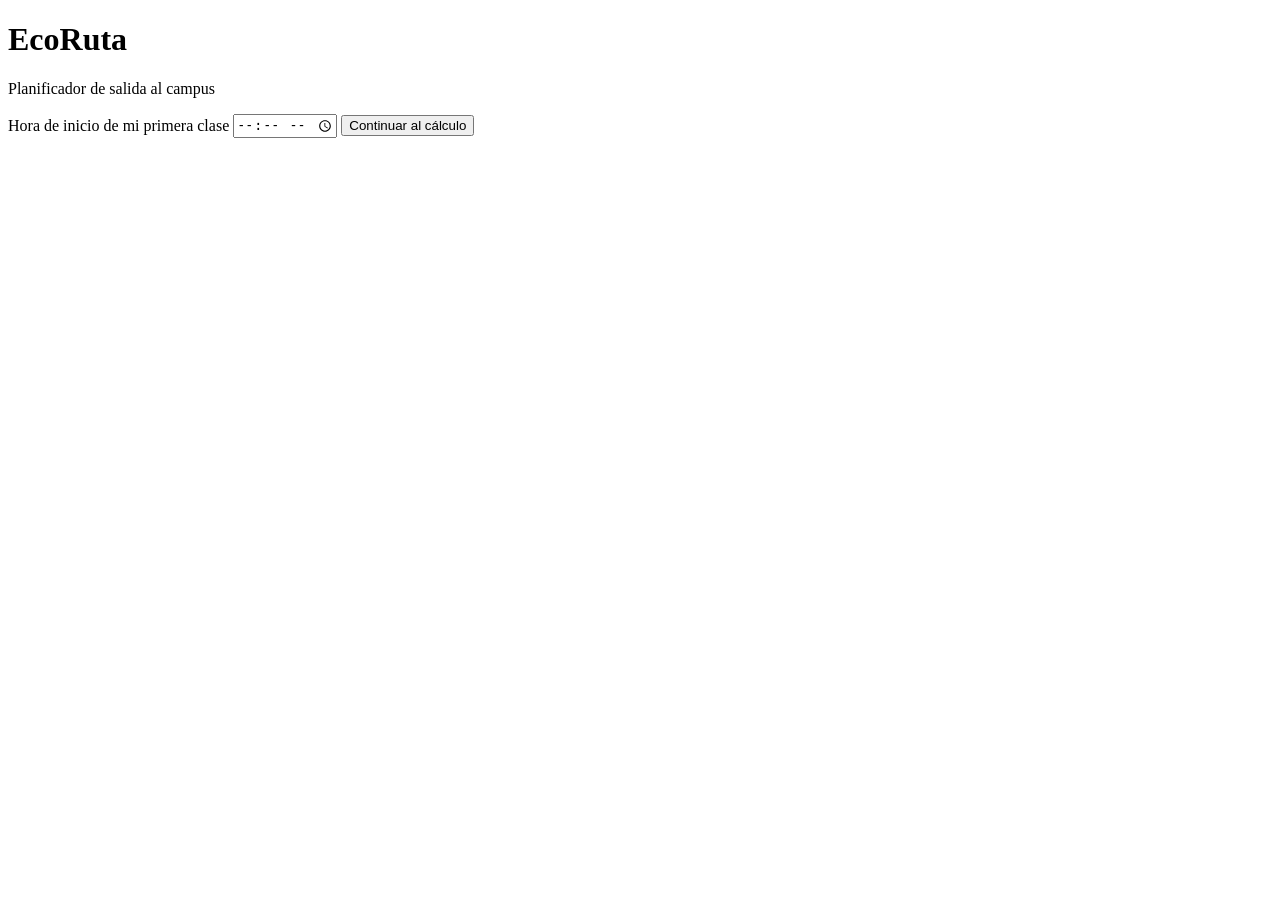
==== index.html @ 02fed96c "H-01: permitir ingresar la hora de inicio de clase" ====
<!doctype html>
<html lang="es">
<head>
  <meta charset="utf-8">
  <meta name="viewport" content="width=device-width, initial-scale=1">
  <title>EcoRuta · Planificador de salida</title>
</head>
<body>
  <main>
    <h1>EcoRuta</h1>
    <p>Planificador de salida al campus</p>

    <form id="plan" novalidate>
      <label for="hora-clase">Hora de inicio de mi primera clase</label>
      <input id="hora-clase" type="time" required aria-describedby="error">
      <button type="submit">Continuar al cálculo</button>
      <p id="error" role="alert"></p>
      <output id="resumen" for="hora-clase"></output>
    </form>
  </main>

  <script>
    const plan = document.querySelector("#plan");
    const horaClase = document.querySelector("#hora-clase");
    const error = document.querySelector("#error");
    const resumen = document.querySelector("#resumen");

    horaClase.addEventListener("input", () => {
      error.textContent = "";
      horaClase.removeAttribute("aria-invalid");
      const hora = horaClase.value;
      resumen.textContent = hora ? "Hora de inicio de clase: " + hora : "";
    });

    plan.addEventListener("submit", (event) => {
      event.preventDefault();

      if (!horaClase.value) {
        error.textContent = "Ingresa la hora de inicio de tu primera clase.";
        horaClase.setAttribute("aria-invalid", "true");
        horaClase.focus();
        return;
      }

      resumen.textContent = "Hora de inicio de clase confirmada: " + horaClase.value;
    });
  </script>
</body>
</html>
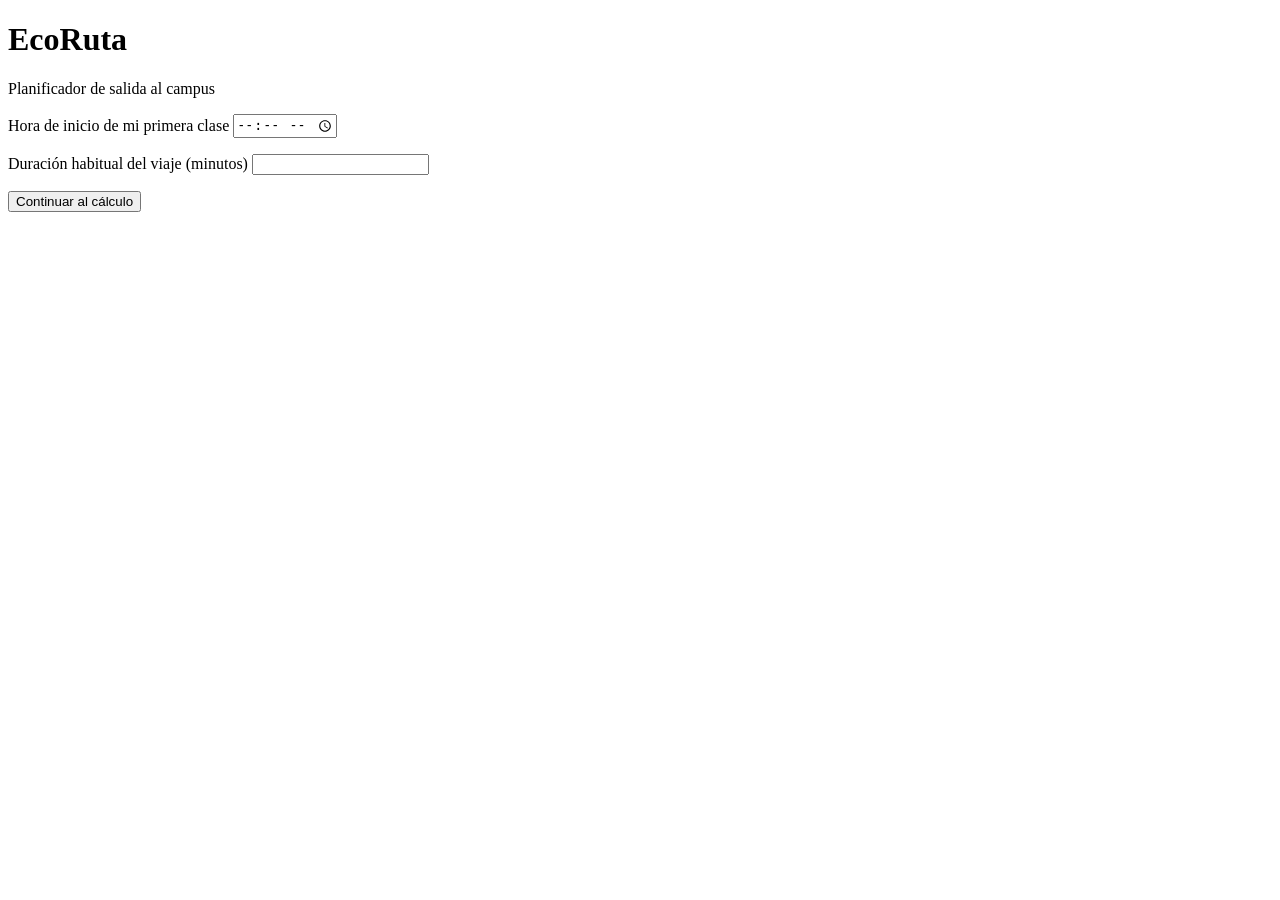
==== commit 532f0dc3: "H-02: permitir ingresar la duracion del traslado" ====
--- a/index.html
+++ b/index.html
@@ -11,38 +11,69 @@
     <p>Planificador de salida al campus</p>
 
     <form id="plan" novalidate>
-      <label for="hora-clase">Hora de inicio de mi primera clase</label>
-      <input id="hora-clase" type="time" required aria-describedby="error">
+      <p>
+        <label for="hora-clase">Hora de inicio de mi primera clase</label>
+        <input id="hora-clase" type="time" required aria-describedby="error-hora">
+      </p>
+      <p id="error-hora" role="alert"></p>
+      <p><output id="resumen-hora" for="hora-clase"></output></p>
+
+      <p>
+        <label for="duracion">Duración habitual del viaje (minutos)</label>
+        <input id="duracion" type="number" min="1" step="1" required
+               aria-describedby="error-duracion">
+      </p>
+      <p id="error-duracion" role="alert"></p>
+      <p><output id="resumen-duracion" for="duracion"></output></p>
+
       <button type="submit">Continuar al cálculo</button>
-      <p id="error" role="alert"></p>
-      <output id="resumen" for="hora-clase"></output>
     </form>
   </main>
 
   <script>
     const plan = document.querySelector("#plan");
     const horaClase = document.querySelector("#hora-clase");
-    const error = document.querySelector("#error");
-    const resumen = document.querySelector("#resumen");
+    const duracion = document.querySelector("#duracion");
+    const errorHora = document.querySelector("#error-hora");
+    const errorDuracion = document.querySelector("#error-duracion");
+    const resumenHora = document.querySelector("#resumen-hora");
+    const resumenDuracion = document.querySelector("#resumen-duracion");
 
     horaClase.addEventListener("input", () => {
-      error.textContent = "";
+      errorHora.textContent = "";
       horaClase.removeAttribute("aria-invalid");
-      const hora = horaClase.value;
-      resumen.textContent = hora ? "Hora de inicio de clase: " + hora : "";
+      resumenHora.textContent = horaClase.value
+        ? `Hora de inicio de clase: ${horaClase.value}`
+        : "";
+    });
+
+    duracion.addEventListener("input", () => {
+      errorDuracion.textContent = "";
+      duracion.removeAttribute("aria-invalid");
+      resumenDuracion.textContent = duracion.validity.valid
+        ? `Duración habitual: ${duracion.value} minutos`
+        : "";
     });
 
     plan.addEventListener("submit", (event) => {
       event.preventDefault();
 
       if (!horaClase.value) {
-        error.textContent = "Ingresa la hora de inicio de tu primera clase.";
+        errorHora.textContent = "Ingresa la hora de inicio de tu primera clase.";
         horaClase.setAttribute("aria-invalid", "true");
         horaClase.focus();
         return;
       }
 
-      resumen.textContent = "Hora de inicio de clase confirmada: " + horaClase.value;
+      if (!duracion.validity.valid) {
+        errorDuracion.textContent = "Ingresa una duración mayor que cero en minutos enteros.";
+        duracion.setAttribute("aria-invalid", "true");
+        duracion.focus();
+        return;
+      }
+
+      resumenHora.textContent = `Hora de inicio de clase confirmada: ${horaClase.value}`;
+      resumenDuracion.textContent = `Duración habitual: ${duracion.value} minutos`;
     });
   </script>
 </body>
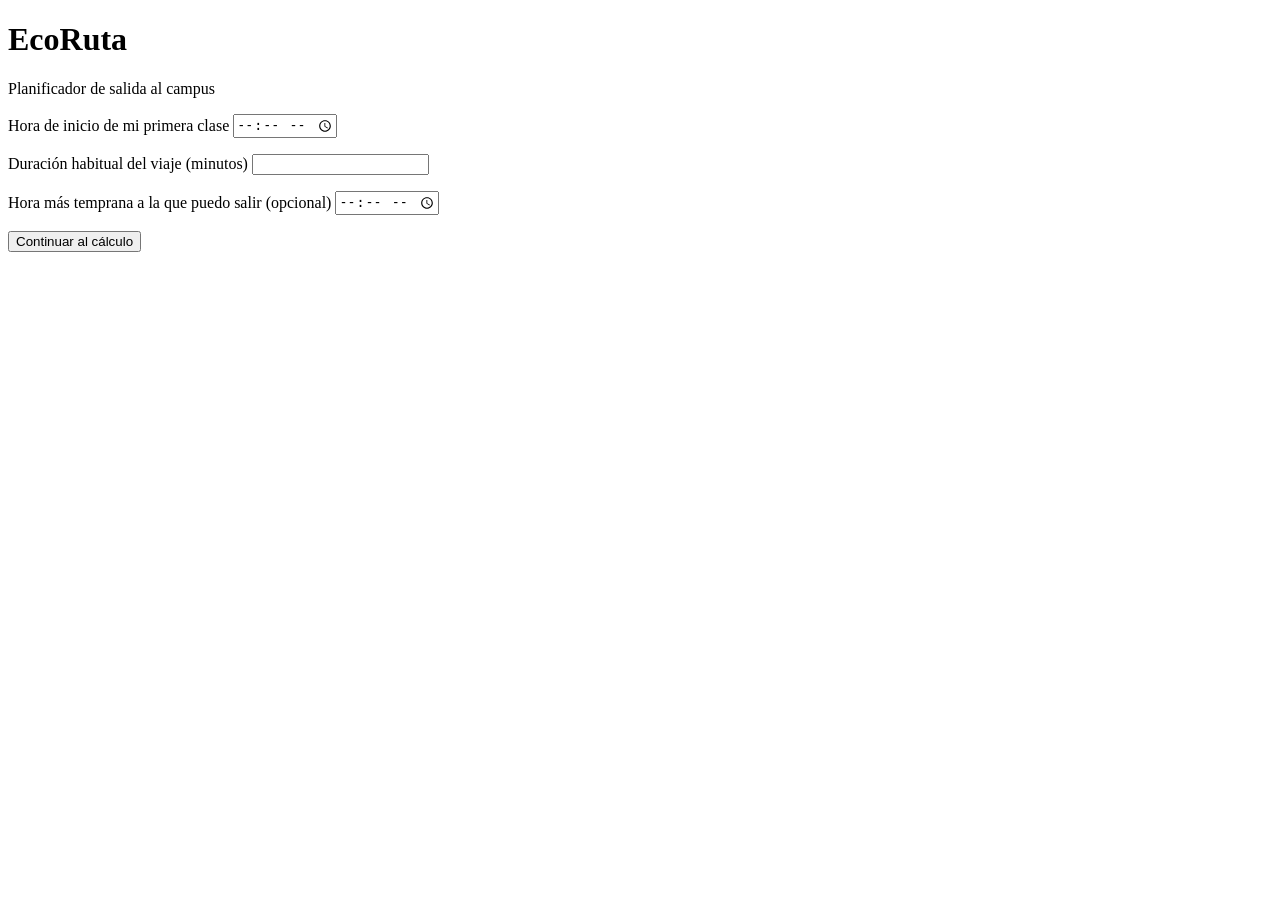
==== commit 3326e25a: "H-03: permitir indicar la hora mas temprana de salida" ====
--- a/index.html
+++ b/index.html
@@ -26,6 +26,12 @@
       <p id="error-duracion" role="alert"></p>
       <p><output id="resumen-duracion" for="duracion"></output></p>
 
+      <p>
+        <label for="hora-disponible">Hora más temprana a la que puedo salir (opcional)</label>
+        <input id="hora-disponible" type="time">
+      </p>
+      <p><output id="resumen-disponibilidad" for="hora-disponible"></output></p>
+
       <button type="submit">Continuar al cálculo</button>
     </form>
   </main>
@@ -34,10 +40,12 @@
     const plan = document.querySelector("#plan");
     const horaClase = document.querySelector("#hora-clase");
     const duracion = document.querySelector("#duracion");
+    const horaDisponible = document.querySelector("#hora-disponible");
     const errorHora = document.querySelector("#error-hora");
     const errorDuracion = document.querySelector("#error-duracion");
     const resumenHora = document.querySelector("#resumen-hora");
     const resumenDuracion = document.querySelector("#resumen-duracion");
+    const resumenDisponibilidad = document.querySelector("#resumen-disponibilidad");
 
     horaClase.addEventListener("input", () => {
       errorHora.textContent = "";
@@ -52,6 +60,12 @@
       duracion.removeAttribute("aria-invalid");
       resumenDuracion.textContent = duracion.validity.valid
         ? `Duración habitual: ${duracion.value} minutos`
+        : "";
+    });
+
+    horaDisponible.addEventListener("input", () => {
+      resumenDisponibilidad.textContent = horaDisponible.value
+        ? `Hora más temprana de salida: ${horaDisponible.value}`
         : "";
     });
 
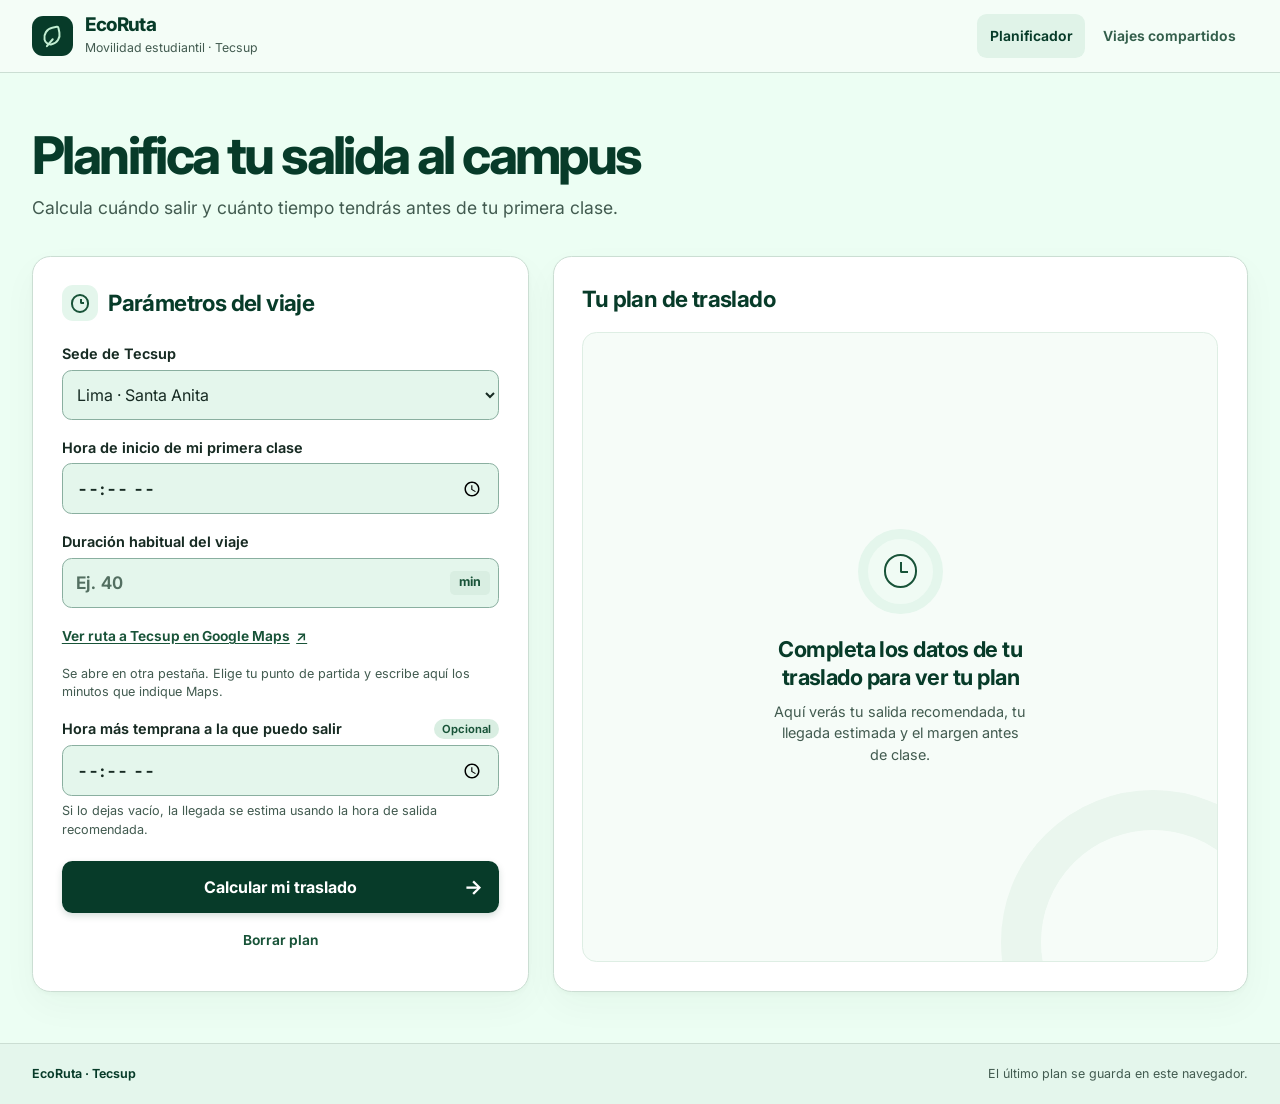
==== commit ee0db2e6: "Agregar rediseño y viajes compartidos por distrito" ====
--- a/index.html
+++ b/index.html
@@ -1,94 +1,1035 @@
 <!doctype html>
-<html lang="es">
+<html lang="es-PE">
 <head>
   <meta charset="utf-8">
   <meta name="viewport" content="width=device-width, initial-scale=1">
+  <meta name="theme-color" content="#ecfef3">
+  <meta name="description" content="Planifica tu salida al campus de Tecsup y consulta cuánto margen tendrás antes de clase.">
   <title>EcoRuta · Planificador de salida</title>
+  <link rel="preconnect" href="https://fonts.googleapis.com">
+  <link rel="preconnect" href="https://fonts.gstatic.com" crossorigin>
+  <link rel="stylesheet" href="https://fonts.googleapis.com/css2?family=Inter:wght@400..800&amp;display=swap">
+  <link rel="stylesheet" href="viajes.css">
+  <style>
+    :root {
+      color-scheme: light;
+      --canvas: #ecfef3;
+      --surface: #fff;
+      --mint: #e4f6ec;
+      --mint-strong: #d9eee2;
+      --forest: #073b29;
+      --forest-light: #185338;
+      --teal: #006a61;
+      --text: #172b23;
+      --muted: #425b50;
+      --line: #cbded3;
+      --field-line: #8aafa0;
+      --error: #a32926;
+      --radius: 1.15rem;
+      --shadow: 0 2px 4px #073b2908, 0 14px 36px #073b2909;
+      font-family: Inter, system-ui, -apple-system, "Segoe UI", sans-serif;
+      color: var(--text);
+      background: var(--canvas);
+      line-height: 1.5;
+    }
+
+    *, *::before, *::after { box-sizing: border-box; }
+    [hidden] { display: none !important; }
+
+    body {
+      min-height: 100vh;
+      display: flex;
+      flex-direction: column;
+      margin: 0;
+    }
+
+    h1, h2, h3, p, dl, dd { margin: 0; }
+    button, input { font: inherit; }
+    button { cursor: pointer; }
+    :focus-visible { outline: 2px solid var(--teal); outline-offset: 3px; }
+
+    .wrap {
+      width: calc(100% - 4rem);
+      max-width: 76rem;
+      margin-inline: auto;
+    }
+
+    .site-header {
+      border-bottom: 1px solid var(--line);
+      background: #f4fdf7;
+    }
+
+    .brand {
+      min-height: 4.5rem;
+      display: flex;
+      align-items: center;
+      gap: .75rem;
+      color: var(--forest);
+    }
+
+    .brand strong {
+      display: block;
+      font-size: 1.18rem;
+      font-weight: 750;
+      line-height: 1.2;
+      letter-spacing: -.035em;
+    }
+
+    .brand-caption {
+      display: block;
+      margin-top: .125rem;
+      color: var(--muted);
+      font-size: .77rem;
+    }
+
+    .brand-mark, .title-icon {
+      display: grid;
+      flex: none;
+      place-items: center;
+      border-radius: .7rem;
+    }
+
+    .brand-mark {
+      width: 2.55rem;
+      height: 2.55rem;
+      background: var(--forest);
+      color: #c2eed2;
+    }
+
+    .brand-mark > span {
+      position: relative;
+      width: 1.15rem;
+      height: 1.15rem;
+      border: 2px solid currentColor;
+      border-radius: 70% 15% 70% 45%;
+      transform: rotate(-12deg);
+    }
+
+    .brand-mark > span::after {
+      content: "";
+      position: absolute;
+      inset: auto auto .05rem -.14rem;
+      width: .7rem;
+      height: 2px;
+      border-radius: 2px;
+      background: currentColor;
+      transform: rotate(-38deg);
+    }
+
+    .main {
+      flex: 1;
+      padding-block: clamp(2rem, 4.3vw, 3.75rem) clamp(2rem, 4vw, 3.5rem);
+    }
+
+    .intro { margin-bottom: clamp(1.4rem, 2.8vw, 2.15rem); }
+
+    h1 {
+      max-width: 23ch;
+      color: var(--forest);
+      font-size: clamp(2rem, 4.1vw, 3.25rem);
+      font-weight: 750;
+      letter-spacing: -.05em;
+      line-height: 1.07;
+      text-wrap: balance;
+    }
+
+    .intro > p {
+      max-width: 42rem;
+      margin-top: .7rem;
+      color: var(--muted);
+      font-size: clamp(.96rem, 1.6vw, 1.1rem);
+    }
+
+    .planner {
+      display: grid;
+      grid-template-columns: minmax(0, 5fr) minmax(0, 7fr);
+      gap: 1.5rem;
+    }
+
+    .panel {
+      min-width: 0;
+      padding: clamp(1.15rem, 2.5vw, 1.8rem);
+      border: 1px solid var(--line);
+      border-radius: var(--radius);
+      background: var(--surface);
+      box-shadow: var(--shadow);
+    }
+
+    .panel h2 {
+      color: var(--forest);
+      font-size: clamp(1.13rem, 1.9vw, 1.4rem);
+      font-weight: 700;
+      letter-spacing: -.027em;
+      line-height: 1.25;
+    }
+
+    .form-panel h2 {
+      display: flex;
+      align-items: center;
+      gap: .65rem;
+      margin-bottom: 1.4rem;
+    }
+
+    .title-icon {
+      width: 2.25rem;
+      height: 2.25rem;
+      background: var(--mint);
+      color: var(--forest-light);
+    }
+
+    .clock-icon {
+      position: relative;
+      display: block;
+      width: 1.15rem;
+      height: 1.15rem;
+      border: 2px solid currentColor;
+      border-radius: 50%;
+    }
+
+    .clock-icon::after {
+      content: "";
+      position: absolute;
+      top: 20%;
+      left: 50%;
+      width: 27%;
+      height: 35%;
+      border-left: 2px solid currentColor;
+      border-bottom: 2px solid currentColor;
+      border-radius: 0 0 0 2px;
+    }
+
+    form { display: grid; gap: 1.1rem; }
+    .field { display: grid; gap: .4rem; min-width: 0; }
+
+    label {
+      color: var(--text);
+      font-size: .9rem;
+      font-weight: 650;
+      line-height: 1.35;
+    }
+
+    .label-row {
+      display: flex;
+      align-items: center;
+      justify-content: space-between;
+      gap: .5rem;
+    }
+
+    .optional {
+      flex: none;
+      padding: .1rem .5rem;
+      border-radius: 2rem;
+      color: var(--forest-light);
+      background: var(--mint-strong);
+      font-size: .7rem;
+      font-weight: 650;
+    }
+
+    .field input {
+      display: block;
+      width: 100%;
+      min-width: 0;
+      min-height: 3.15rem;
+      padding: .65rem .85rem;
+      border: 1px solid var(--field-line);
+      border-radius: .6rem;
+      background: var(--mint);
+      color: var(--text);
+      font-size: 1.08rem;
+      font-weight: 650;
+      font-variant-numeric: tabular-nums;
+    }
+
+    .field input::placeholder { color: #536f61; opacity: 1; }
+    .field input:focus { background: #f6fffa; }
+
+    .field input[aria-invalid="true"] {
+      border-color: var(--error);
+      background: #fff4f3;
+    }
+
+    .number-field { position: relative; }
+    .number-field input { appearance: textfield; padding-inline-end: 3.65rem; }
+    .number-field input::-webkit-inner-spin-button,
+    .number-field input::-webkit-outer-spin-button { appearance: none; margin: 0; }
+
+    .unit {
+      position: absolute;
+      inset-inline-end: .55rem;
+      top: 50%;
+      padding: .17rem .55rem;
+      border-radius: .3rem;
+      background: var(--mint-strong);
+      color: var(--forest-light);
+      font-size: .78rem;
+      font-weight: 700;
+      transform: translateY(-50%);
+      pointer-events: none;
+    }
+
+    .field-help, .field-error, .save-status {
+      font-size: .79rem;
+      line-height: 1.45;
+    }
+
+    .field-help { color: var(--muted); }
+    .field-error { color: var(--error); font-weight: 600; }
+    .field-error:empty, .save-status:empty, .day-note:empty { display: none; }
+
+    .route-link {
+      display: inline-flex;
+      align-items: center;
+      justify-self: start;
+      gap: .4rem;
+      min-height: 2.75rem;
+      color: var(--forest-light);
+      font-size: .86rem;
+      font-weight: 650;
+      text-underline-offset: .18em;
+    }
+
+    .route-link:hover { color: var(--teal); }
+
+    .form-actions {
+      display: grid;
+      justify-items: stretch;
+      gap: .35rem;
+      margin-top: .25rem;
+    }
+
+    .calculate {
+      position: relative;
+      min-height: 3.25rem;
+      padding: .75rem 2.75rem;
+      border: 0;
+      border-radius: .65rem;
+      background: var(--forest);
+      box-shadow: 0 3px 7px #073b292b;
+      color: #fff;
+      font-weight: 700;
+      text-align: center;
+    }
+
+    .calculate:hover { background: var(--forest-light); }
+    .calculate:active { box-shadow: none; }
+
+    .button-arrow {
+      position: absolute;
+      top: 50%;
+      inset-inline-end: 1rem;
+      transform: translateY(-50%);
+      font-size: 1.25rem;
+      line-height: 1;
+    }
+
+    .clear {
+      justify-self: center;
+      min-height: 2.75rem;
+      padding-inline: 1rem;
+      border: 0;
+      border-radius: .45rem;
+      background: transparent;
+      color: var(--forest-light);
+      font-size: .86rem;
+      font-weight: 650;
+    }
+
+    .clear:hover { background: var(--mint); }
+
+    .save-status {
+      justify-self: center;
+      margin-top: -.6rem;
+      color: var(--teal);
+      font-weight: 650;
+      text-align: center;
+    }
+
+    .save-status[data-tipo="error"] { color: var(--error); }
+
+    .results-panel {
+      display: flex;
+      flex-direction: column;
+      gap: 1.15rem;
+    }
+
+    .results-panel h2 { scroll-margin-block-start: 1rem; }
+
+    .empty-state {
+      position: relative;
+      isolation: isolate;
+      flex: 1;
+      display: grid;
+      align-content: center;
+      justify-items: center;
+      min-height: 18rem;
+      overflow: hidden;
+      padding: 2rem 1.25rem;
+      border: 1px solid #deeee4;
+      border-radius: .9rem;
+      background: #f6fcf8;
+      text-align: center;
+    }
+
+    .empty-state::after {
+      content: "";
+      position: absolute;
+      z-index: -1;
+      inset: auto -5.5rem -8.3rem auto;
+      width: 19rem;
+      height: 19rem;
+      border: 2.5rem solid #eaf6ee;
+      border-radius: 50%;
+      pointer-events: none;
+    }
+
+    .clock-orbit {
+      display: grid;
+      place-items: center;
+      width: 5.3rem;
+      height: 5.3rem;
+      margin-bottom: 1.35rem;
+      border: .65rem solid var(--mint);
+      border-radius: 50%;
+      color: var(--forest-light);
+      background: #f0fbf4;
+    }
+
+    .clock-orbit .clock-icon { width: 2.1rem; height: 2.1rem; border-width: 2.5px; }
+
+    .empty-state h3 {
+      max-width: 26ch;
+      color: var(--forest);
+      font-size: clamp(1.1rem, 2vw, 1.36rem);
+      letter-spacing: -.025em;
+      line-height: 1.3;
+      text-wrap: balance;
+    }
+
+    .empty-state > p {
+      max-width: 33ch;
+      margin-top: .55rem;
+      color: var(--muted);
+      font-size: .9rem;
+      text-wrap: pretty;
+    }
+
+    .result-content { display: grid; gap: 1rem; }
+
+    .departure {
+      display: flex;
+      justify-content: space-between;
+      align-items: center;
+      gap: .75rem;
+      padding: clamp(1rem, 2.4vw, 1.45rem);
+      border-radius: .9rem;
+      background: var(--mint);
+      color: var(--forest);
+    }
+
+    .departure h3, .trip h3 {
+      font-size: .78rem;
+      font-weight: 750;
+      letter-spacing: .055em;
+      text-transform: uppercase;
+    }
+
+    .departure h3 { color: var(--teal); }
+
+    .departure-time, .arrival-time, .trip dd {
+      font-weight: 750;
+      font-variant-numeric: tabular-nums;
+      letter-spacing: -.05em;
+      line-height: 1.05;
+    }
+
+    .departure-time { margin-top: .28rem; font-size: clamp(2.65rem, 6vw, 4rem); }
+    .arrival-time { font-size: clamp(1.75rem, 4vw, 2.55rem); color: var(--forest); }
+
+    .buffer {
+      flex: none;
+      display: grid;
+      place-content: center;
+      width: 5.1rem;
+      aspect-ratio: 1;
+      border: .28rem solid var(--teal);
+      border-left-color: #badbd0;
+      border-radius: 50%;
+      text-align: center;
+      line-height: 1.2;
+    }
+
+    .buffer strong { font-size: .99rem; font-variant-numeric: tabular-nums; }
+    .buffer span { margin-top: .15rem; color: var(--muted); font-size: .62rem; }
+
+    .day-note {
+      color: var(--muted);
+      font-size: .76rem;
+      font-weight: 600;
+      margin-top: .25rem;
+    }
+
+    .arrival {
+      display: flex;
+      align-items: center;
+      justify-content: space-between;
+      gap: .75rem;
+      padding: .9rem 1.1rem;
+      border: 1px solid #e0ede6;
+      border-radius: .75rem;
+      background: #f6fbf8;
+    }
+
+    .arrival h3 { color: var(--forest); font-size: .95rem; font-weight: 700; }
+    .arrival #supuesto-llegada { margin-top: .12rem; color: var(--muted); font-size: .78rem; }
+    .arrival-value { text-align: end; flex: 0 1 auto; min-width: 0; }
+    .arrival-value .day-note { max-width: 14ch; }
+
+    .notice {
+      --notice-surface: #fff6dc;
+      --notice-border: #efd297;
+      --notice-text: #753e0b;
+      --notice-icon: #f9e6b3;
+      display: flex;
+      align-items: flex-start;
+      gap: .75rem;
+      padding: .9rem 1rem;
+      border: 1px solid var(--notice-border);
+      border-radius: .75rem;
+      background: var(--notice-surface);
+      color: var(--notice-text);
+    }
+
+    .notice[data-estado="suficiente"] {
+      --notice-surface: #eefbf3;
+      --notice-border: #b9e2ca;
+      --notice-text: #155638;
+      --notice-icon: #d8f2e3;
+    }
+
+    .notice[data-estado="inicio"] {
+      --notice-surface: #edf6fc;
+      --notice-border: #c2daee;
+      --notice-text: #244c72;
+      --notice-icon: #dbeaf7;
+    }
+
+    .notice[data-estado="tarde"] {
+      --notice-surface: #fff0ef;
+      --notice-border: #f2c4c1;
+      --notice-text: #862622;
+      --notice-icon: #f9d9d5;
+    }
+
+    .notice-icon {
+      display: grid;
+      flex: none;
+      place-items: center;
+      width: 1.85rem;
+      height: 1.85rem;
+      border-radius: .45rem;
+      background: var(--notice-icon);
+      font-size: .95rem;
+      font-weight: 750;
+      line-height: 1;
+    }
+
+    .notice h3 { font-size: .94rem; font-weight: 750; }
+    .notice p { margin-top: .15rem; font-size: .81rem; line-height: 1.42; }
+
+    .trip h3 { color: var(--muted); margin-bottom: .45rem; }
+
+    .trip dl {
+      display: grid;
+      grid-template-columns: repeat(3, minmax(0, 1fr));
+      gap: .45rem;
+    }
+
+    .trip dl > div {
+      min-width: 0;
+      display: grid;
+      gap: .3rem;
+      align-content: start;
+      padding: .65rem .7rem;
+      border-radius: .56rem;
+      background: var(--mint);
+      color: var(--forest);
+    }
+
+    .trip dl > div:last-child { background: var(--forest); color: #fff; }
+    .trip dt { font-size: .72rem; line-height: 1.3; }
+
+    .trip dd {
+      font-size: clamp(.94rem, 2vw, 1.18rem);
+      letter-spacing: -.03em;
+      line-height: 1.22;
+      overflow-wrap: anywhere;
+    }
+
+    .site-footer {
+      background: var(--mint);
+      border-top: 1px solid var(--line);
+      color: var(--muted);
+      font-size: .78rem;
+    }
+
+    .footer-content {
+      min-height: 3.75rem;
+      display: flex;
+      flex-wrap: wrap;
+      align-items: center;
+      justify-content: space-between;
+      gap: .35rem 1.5rem;
+      padding-block: .9rem;
+    }
+
+    .footer-content > :first-child { color: var(--forest); font-weight: 650; }
+
+    .sr-only {
+      position: absolute;
+      width: 1px;
+      height: 1px;
+      padding: 0;
+      overflow: hidden;
+      clip-path: inset(50%);
+      white-space: nowrap;
+    }
+
+    @media (max-width: 49rem) {
+      .wrap { width: calc(100% - 2rem); max-width: 35rem; }
+      .brand { min-height: 4rem; }
+      .planner { grid-template-columns: minmax(0, 1fr); gap: 1rem; }
+      .empty-state { min-height: 14rem; }
+      .intro > p { max-width: 35ch; }
+    }
+
+    @media (max-width: 24rem) {
+      .wrap { width: calc(100% - 1.5rem); }
+      .panel { padding: .95rem; }
+      .label-row { align-items: start; }
+      .buffer { width: 4.1rem; }
+      .buffer strong { font-size: .85rem; }
+      .trip dl > div { padding: .55rem .45rem; }
+      .arrival { padding-inline: .75rem; }
+    }
+  </style>
 </head>
 <body>
-  <main>
-    <h1>EcoRuta</h1>
-    <p>Planificador de salida al campus</p>
-
-    <form id="plan" novalidate>
-      <p>
-        <label for="hora-clase">Hora de inicio de mi primera clase</label>
-        <input id="hora-clase" type="time" required aria-describedby="error-hora">
-      </p>
-      <p id="error-hora" role="alert"></p>
-      <p><output id="resumen-hora" for="hora-clase"></output></p>
-
-      <p>
-        <label for="duracion">Duración habitual del viaje (minutos)</label>
-        <input id="duracion" type="number" min="1" step="1" required
-               aria-describedby="error-duracion">
-      </p>
-      <p id="error-duracion" role="alert"></p>
-      <p><output id="resumen-duracion" for="duracion"></output></p>
-
-      <p>
-        <label for="hora-disponible">Hora más temprana a la que puedo salir (opcional)</label>
-        <input id="hora-disponible" type="time">
-      </p>
-      <p><output id="resumen-disponibilidad" for="hora-disponible"></output></p>
-
-      <button type="submit">Continuar al cálculo</button>
-    </form>
+  <header class="site-header">
+    <div class="wrap site-header-inner">
+      <div class="brand">
+        <span class="brand-mark" aria-hidden="true"><span></span></span>
+        <div>
+          <strong>EcoRuta</strong>
+          <span class="brand-caption">Movilidad estudiantil · Tecsup</span>
+        </div>
+      </div>
+      <nav class="app-nav" aria-label="EcoRuta">
+        <a href="./" aria-current="page">Planificador</a>
+        <a href="viajes.html" id="ir-a-viajes">Viajes compartidos</a>
+      </nav>
+    </div>
+  </header>
+
+  <main class="wrap main">
+    <div class="intro">
+      <h1>Planifica tu salida al campus</h1>
+      <p>Calcula cuándo salir y cuánto tiempo tendrás antes de tu primera clase.</p>
+    </div>
+
+    <div class="planner">
+      <section class="panel form-panel" aria-labelledby="titulo-formulario">
+        <h2 id="titulo-formulario">
+          <span class="title-icon" aria-hidden="true"><span class="clock-icon"></span></span>
+          Parámetros del viaje
+        </h2>
+
+        <form id="plan" novalidate>
+          <div class="field">
+            <label for="campus-plan">Sede de Tecsup</label>
+            <select id="campus-plan" class="ride-select">
+              <option value="lima">Lima · Santa Anita</option>
+              <option value="arequipa">Arequipa</option>
+              <option value="trujillo">Trujillo</option>
+            </select>
+          </div>
+
+          <div class="field">
+            <label for="hora-clase">Hora de inicio de mi primera clase</label>
+            <input id="hora-clase" type="time" required aria-describedby="error-hora">
+            <p class="field-error" id="error-hora" role="alert"></p>
+          </div>
+
+          <div class="field">
+            <label for="duracion">Duración habitual del viaje</label>
+            <div class="number-field">
+              <input id="duracion" type="number" min="1" step="1" inputmode="numeric"
+                     required placeholder="Ej. 40" aria-describedby="unidad-duracion error-duracion">
+              <span class="unit" id="unidad-duracion" aria-label="minutos">min</span>
+            </div>
+            <p class="field-error" id="error-duracion" role="alert"></p>
+            <a class="route-link" id="ruta-plan"
+               href="https://www.google.com/maps/dir/?api=1&amp;destination=Tecsup%2C+Av.+Cascanueces+2221%2C+Santa+Anita%2C+Lima"
+               target="_blank" rel="noopener noreferrer" aria-describedby="ayuda-ruta">
+              Ver ruta a Tecsup en Google Maps <span aria-hidden="true">↗</span>
+            </a>
+            <p class="field-help" id="ayuda-ruta">Se abre en otra pestaña. Elige tu punto de partida y escribe aquí los minutos que indique Maps.</p>
+          </div>
+
+          <div class="field">
+            <div class="label-row">
+              <label for="hora-disponible">Hora más temprana a la que puedo salir</label>
+              <span class="optional">Opcional</span>
+            </div>
+            <input id="hora-disponible" type="time" aria-describedby="ayuda-disponibilidad error-disponibilidad">
+            <p class="field-error" id="error-disponibilidad" role="alert"></p>
+            <p class="field-help" id="ayuda-disponibilidad">Si lo dejas vacío, la llegada se estima usando la hora de salida recomendada.</p>
+          </div>
+
+          <div class="form-actions">
+            <button class="calculate" type="submit">
+              <span>Calcular mi traslado</span>
+              <span class="button-arrow" aria-hidden="true">→</span>
+            </button>
+            <button class="clear" id="borrar-plan" type="button">Borrar plan</button>
+          </div>
+          <p class="save-status" id="estado-guardado"></p>
+        </form>
+      </section>
+
+      <section class="panel results-panel" aria-labelledby="titulo-resultados">
+        <h2 id="titulo-resultados" tabindex="-1">Tu plan de traslado</h2>
+
+        <div class="empty-state" id="estado-inicial">
+          <div class="clock-orbit" aria-hidden="true"><span class="clock-icon"></span></div>
+          <h3 id="titulo-estado-inicial">Completa los datos de tu traslado para ver tu plan</h3>
+          <p id="detalle-estado-inicial">Aquí verás tu salida recomendada, tu llegada estimada y el margen antes de clase.</p>
+        </div>
+
+        <div class="result-content" id="plan-calculado" hidden>
+          <div class="departure">
+            <div>
+              <h3>Hora recomendada de salida</h3>
+              <p class="departure-time" id="recomendacion-salida"></p>
+              <p class="day-note" id="dia-salida"></p>
+            </div>
+            <div class="buffer" aria-label="10 minutos de margen para imprevistos">
+              <strong>10 min</strong>
+              <span>de margen</span>
+            </div>
+          </div>
+
+          <div class="arrival">
+            <div>
+              <h3>Llegada estimada al campus</h3>
+              <p id="supuesto-llegada"></p>
+            </div>
+            <div class="arrival-value">
+              <p class="arrival-time" id="llegada-estimada"></p>
+              <p class="day-note" id="dia-llegada"></p>
+            </div>
+          </div>
+
+          <div class="notice" id="aviso">
+            <span class="notice-icon" id="icono-aviso" aria-hidden="true"></span>
+            <div>
+              <h3 id="margen-llegada"></h3>
+              <p id="detalle-margen"></p>
+            </div>
+          </div>
+
+          <div class="trip">
+            <h3>Resumen del traslado</h3>
+            <dl>
+              <div><dt>Salida prevista</dt><dd id="salida-prevista"></dd></div>
+              <div><dt>Duración</dt><dd id="duracion-prevista"></dd></div>
+              <div><dt>Inicio de clase</dt><dd id="inicio-previsto"></dd></div>
+            </dl>
+          </div>
+        </div>
+        <p class="sr-only" id="anuncio" role="status"></p>
+      </section>
+    </div>
   </main>
 
+  <footer class="site-footer">
+    <div class="wrap footer-content">
+      <p>EcoRuta · Tecsup</p>
+      <p>El último plan se guarda en este navegador.</p>
+    </div>
+  </footer>
+
+  <script src="sedes.js"></script>
   <script>
     const plan = document.querySelector("#plan");
     const horaClase = document.querySelector("#hora-clase");
     const duracion = document.querySelector("#duracion");
     const horaDisponible = document.querySelector("#hora-disponible");
-    const errorHora = document.querySelector("#error-hora");
-    const errorDuracion = document.querySelector("#error-duracion");
-    const resumenHora = document.querySelector("#resumen-hora");
-    const resumenDuracion = document.querySelector("#resumen-duracion");
-    const resumenDisponibilidad = document.querySelector("#resumen-disponibilidad");
-
-    horaClase.addEventListener("input", () => {
-      errorHora.textContent = "";
-      horaClase.removeAttribute("aria-invalid");
-      resumenHora.textContent = horaClase.value
-        ? `Hora de inicio de clase: ${horaClase.value}`
-        : "";
-    });
-
-    duracion.addEventListener("input", () => {
-      errorDuracion.textContent = "";
-      duracion.removeAttribute("aria-invalid");
-      resumenDuracion.textContent = duracion.validity.valid
-        ? `Duración habitual: ${duracion.value} minutos`
-        : "";
-    });
-
-    horaDisponible.addEventListener("input", () => {
-      resumenDisponibilidad.textContent = horaDisponible.value
-        ? `Hora más temprana de salida: ${horaDisponible.value}`
-        : "";
+    const sedePlan = document.querySelector("#campus-plan");
+    const rutaPlan = document.querySelector("#ruta-plan");
+    const estadoInicial = document.querySelector("#estado-inicial");
+    const tituloEstadoInicial = document.querySelector("#titulo-estado-inicial");
+    const detalleEstadoInicial = document.querySelector("#detalle-estado-inicial");
+    const resultado = document.querySelector("#plan-calculado");
+    const aviso = document.querySelector("#aviso");
+    const estadoGuardado = document.querySelector("#estado-guardado");
+    const anuncio = document.querySelector("#anuncio");
+    const clavePlan = "ecoruta:ultimo-plan";
+    const margenSalida = 10;
+    const minutosPorDia = 24 * 60;
+
+    const campos = [
+      {
+        input: horaClase,
+        error: document.querySelector("#error-hora"),
+        mensaje: "Ingresa la hora de inicio de tu primera clase.",
+        valido: () => horaClase.validity.valid,
+      },
+      {
+        input: duracion,
+        error: document.querySelector("#error-duracion"),
+        mensaje: "Ingresa una duración mayor que cero en minutos enteros.",
+        valido: () => duracion.validity.valid &&
+          Number.isSafeInteger(duracion.valueAsNumber + minutosPorDia),
+      },
+      {
+        input: horaDisponible,
+        error: document.querySelector("#error-disponibilidad"),
+        mensaje: "Completa la hora de salida o deja el campo vacío.",
+        valido: () => horaDisponible.validity.valid,
+      },
+    ];
+
+    function horaEnMinutos(hora) {
+      const [horas, minutos] = hora.split(":").map(Number);
+      return horas * 60 + minutos;
+    }
+
+    function formatearHora(minutosTotales) {
+      const minutosDelDia = ((minutosTotales % minutosPorDia) + minutosPorDia) % minutosPorDia;
+      const horas = Math.floor(minutosDelDia / 60);
+      const minutos = minutosDelDia % 60;
+      return [horas, minutos].map(parte => String(parte).padStart(2, "0")).join(":");
+    }
+
+    function notaDia(minutosTotales) {
+      const dia = Math.floor(minutosTotales / minutosPorDia);
+
+      if (dia === -1) return "Día anterior";
+      if (dia < -1) return `${-dia} días antes`;
+      if (dia === 1) return "Día siguiente";
+      if (dia > 1) return `${dia} días después`;
+      return "";
+    }
+
+    function mensajeMargen(margen) {
+      const minutos = Math.abs(margen);
+      const cantidad = `${minutos} ${minutos === 1 ? "minuto" : "minutos"}`;
+
+      if (margen >= margenSalida) {
+        return {
+          estado: "suficiente",
+          icono: "✓",
+          titulo: `Margen suficiente de ${cantidad}`,
+          detalle: "Tu llegada estimada deja tiempo para imprevistos.",
+        };
+      }
+
+      if (margen > 0) {
+        return {
+          estado: "reducido",
+          icono: "!",
+          titulo: `Margen reducido de ${cantidad}`,
+          detalle: "Tienes menos de 10 minutos para imprevistos antes de clase.",
+        };
+      }
+
+      if (margen === 0) {
+        return {
+          estado: "inicio",
+          icono: "◷",
+          titulo: "Llegada justo al inicio",
+          detalle: "Tienes 0 minutos de margen. Cualquier demora te haría llegar tarde.",
+        };
+      }
+
+      return {
+        estado: "tarde",
+        icono: "!",
+        titulo: `Llegarías ${cantidad} después del inicio de clase`,
+        detalle: "Si puedes adelantar tu salida, ajusta la hora y vuelve a calcular.",
+      };
+    }
+
+    function mostrarPlan() {
+      const minutosClase = horaEnMinutos(horaClase.value);
+      const minutosViaje = duracion.valueAsNumber;
+      const minutosSalida = minutosClase - minutosViaje - margenSalida;
+      const salidaPrevista = horaDisponible.value ? horaEnMinutos(horaDisponible.value) : minutosSalida;
+      const minutosLlegada = salidaPrevista + minutosViaje;
+      const fechaSalidaPrevista = notaDia(salidaPrevista);
+      const recomendacion = formatearHora(minutosSalida);
+      const llegada = formatearHora(minutosLlegada);
+      const margen = mensajeMargen(minutosClase - minutosLlegada);
+
+      document.querySelector("#recomendacion-salida").textContent = recomendacion;
+      document.querySelector("#dia-salida").textContent = notaDia(minutosSalida);
+      document.querySelector("#llegada-estimada").textContent = llegada;
+      document.querySelector("#dia-llegada").textContent = notaDia(minutosLlegada);
+      document.querySelector("#supuesto-llegada").textContent = horaDisponible.value
+        ? `Si sales a las ${formatearHora(salidaPrevista)}`
+        : "Si sales a la hora recomendada";
+
+      aviso.dataset.estado = margen.estado;
+      document.querySelector("#icono-aviso").textContent = margen.icono;
+      document.querySelector("#margen-llegada").textContent = margen.titulo;
+      document.querySelector("#detalle-margen").textContent = margen.detalle;
+      document.querySelector("#salida-prevista").textContent =
+        formatearHora(salidaPrevista) + (fechaSalidaPrevista ? ` (${fechaSalidaPrevista.toLowerCase()})` : "");
+      document.querySelector("#duracion-prevista").textContent = `${minutosViaje} min`;
+      document.querySelector("#inicio-previsto").textContent = horaClase.value;
+
+      estadoInicial.hidden = true;
+      resultado.hidden = false;
+      return [
+        `Salida recomendada: ${recomendacion}`,
+        notaDia(minutosSalida).toLowerCase(),
+        `llegada estimada: ${llegada}`,
+        notaDia(minutosLlegada).toLowerCase(),
+        margen.titulo,
+      ].filter(Boolean).join(". ") + ".";
+    }
+
+    function mostrarEstadoInicial() {
+      if (campos.some(({input}) => input.hasAttribute("aria-invalid"))) {
+        tituloEstadoInicial.textContent = "Corrige los datos del formulario";
+        detalleEstadoInicial.textContent = "Revisa los campos señalados para calcular tu traslado.";
+      } else if (campos.every(({valido}) => valido())) {
+        tituloEstadoInicial.textContent = "Calcula tu traslado";
+        detalleEstadoInicial.textContent = "Pulsa «Calcular mi traslado» para ver tu plan.";
+      } else {
+        tituloEstadoInicial.textContent = "Completa los datos de tu traslado para ver tu plan";
+        detalleEstadoInicial.textContent = "Aquí verás tu salida recomendada, tu llegada estimada y el margen antes de clase.";
+      }
+
+      resultado.hidden = true;
+      estadoInicial.hidden = false;
+    }
+
+    function mostrarGuardado(mensaje, tipo = "") {
+      estadoGuardado.textContent = mensaje;
+      estadoGuardado.dataset.tipo = tipo;
+    }
+
+    function recuperarPlan() {
+      let guardado;
+      try {
+        guardado = JSON.parse(localStorage.getItem(clavePlan));
+      } catch {
+        return;
+      }
+
+      if (typeof guardado?.horaClase !== "string" || typeof guardado.duracion !== "string") return;
+
+      horaClase.value = guardado.horaClase;
+      duracion.value = guardado.duracion;
+      horaDisponible.value = typeof guardado.horaDisponible === "string" ? guardado.horaDisponible : "";
+      if (Object.hasOwn(sedesTecsup, guardado.sede)) sedePlan.value = guardado.sede;
+
+      if (!campos.every(({valido}) => valido())) {
+        plan.reset();
+        return;
+      }
+
+      mostrarPlan();
+      mostrarGuardado("Último plan recuperado.");
+    }
+
+    function actualizarRuta() {
+      rutaPlan.href = enlaceMaps(sedePlan.value);
+      document.querySelector("#ir-a-viajes").href = "viajes.html?sede=" + sedePlan.value;
+    }
+
+    const sedeSolicitada = new URLSearchParams(location.search).get("sede");
+    sedePlan.addEventListener("change", actualizarRuta);
+
+    plan.addEventListener("input", (event) => {
+      const campo = campos.find(({input}) => input === event.target);
+      if (!campo) return;
+
+      campo.input.removeAttribute("aria-invalid");
+      campo.error.textContent = "";
+      mostrarGuardado("");
+      anuncio.textContent = "";
+      mostrarEstadoInicial();
     });
 
     plan.addEventListener("submit", (event) => {
       event.preventDefault();
 
-      if (!horaClase.value) {
-        errorHora.textContent = "Ingresa la hora de inicio de tu primera clase.";
-        horaClase.setAttribute("aria-invalid", "true");
-        horaClase.focus();
+      let primerInvalido;
+      for (const {input, error, mensaje, valido} of campos) {
+        if (valido()) {
+          input.removeAttribute("aria-invalid");
+          error.textContent = "";
+        } else {
+          input.setAttribute("aria-invalid", "true");
+          error.textContent = mensaje;
+          primerInvalido ??= input;
+        }
+      }
+
+      if (primerInvalido) {
+        mostrarEstadoInicial();
+        primerInvalido.focus();
         return;
       }
 
-      if (!duracion.validity.valid) {
-        errorDuracion.textContent = "Ingresa una duración mayor que cero en minutos enteros.";
-        duracion.setAttribute("aria-invalid", "true");
-        duracion.focus();
-        return;
-      }
-
-      resumenHora.textContent = `Hora de inicio de clase confirmada: ${horaClase.value}`;
-      resumenDuracion.textContent = `Duración habitual: ${duracion.value} minutos`;
+      const resumen = mostrarPlan();
+      try {
+        localStorage.setItem(clavePlan, JSON.stringify({
+          horaClase: horaClase.value,
+          duracion: duracion.value,
+          horaDisponible: horaDisponible.value,
+          sede: sedePlan.value,
+        }));
+        mostrarGuardado("Plan guardado en este navegador.");
+      } catch {
+        mostrarGuardado("El navegador no pudo guardar el plan.", "error");
+      }
+
+      anuncio.textContent = `${resumen} ${estadoGuardado.textContent}`;
+      if (matchMedia("(max-width: 49rem)").matches) {
+        document.querySelector("#titulo-resultados").focus();
+      }
     });
+
+    document.querySelector("#borrar-plan").addEventListener("click", () => {
+      plan.reset();
+      actualizarRuta();
+      for (const {input, error} of campos) {
+        input.removeAttribute("aria-invalid");
+        error.textContent = "";
+      }
+
+      mostrarEstadoInicial();
+      try {
+        localStorage.removeItem(clavePlan);
+        mostrarGuardado("Plan borrado de este navegador.");
+      } catch {
+        mostrarGuardado("El navegador no pudo borrar el plan guardado.", "error");
+      }
+
+      anuncio.textContent = estadoGuardado.textContent;
+      horaClase.focus();
+    });
+
+    recuperarPlan();
+    if (Object.hasOwn(sedesTecsup, sedeSolicitada) && sedePlan.value !== sedeSolicitada) {
+      sedePlan.value = sedeSolicitada;
+      mostrarGuardado("");
+      mostrarEstadoInicial();
+    }
+    actualizarRuta();
   </script>
 </body>
 </html>
--- a/viajes.css
+++ b/viajes.css
@@ -0,0 +1,218 @@
+.site-header-inner {
+  display: flex;
+  flex-wrap: wrap;
+  align-items: center;
+  justify-content: space-between;
+  gap: 0 1rem;
+}
+
+.app-nav { display: flex; gap: .3rem; }
+
+.app-nav a {
+  display: grid;
+  place-items: center;
+  min-height: 2.75rem;
+  padding: .42rem .78rem;
+  border-radius: .6rem;
+  color: #335e4b;
+  font-size: .87rem;
+  font-weight: 650;
+  text-align: center;
+  text-decoration: none;
+}
+
+.app-nav a:hover, .app-nav a[aria-current="page"] { background: #e0f3e8; color: #073b29; }
+
+.ride-select {
+  width: 100%;
+  min-width: 0;
+  min-height: 3.15rem;
+  padding: .55rem .65rem;
+  border: 1px solid #8aafa0;
+  border-radius: .6rem;
+  background: #e4f6ec;
+  color: #172b23;
+  font: inherit;
+}
+
+.rides-page {
+  --ride-forest: #073b29;
+  --ride-text: #172b23;
+  --ride-muted: #426154;
+  --ride-mint: #e0f3e8;
+  --ride-line: #cbded3;
+  display: flex;
+  flex-direction: column;
+  min-height: 100vh;
+  margin: 0;
+  background: #ecfef3;
+  color: var(--ride-text);
+  font-family: Inter, system-ui, sans-serif;
+  line-height: 1.5;
+  color-scheme: light;
+}
+
+.rides-page *, .rides-page *::before, .rides-page *::after { box-sizing: border-box; }
+.rides-page [hidden] { display: none !important; }
+.rides-page :focus-visible { outline: 2px solid #006a61; outline-offset: 3px; }
+.rides-page h1, .rides-page h2, .rides-page h3, .rides-page p, .rides-page dl, .rides-page dd { margin: 0; }
+
+.rides-page .wrap { width: calc(100% - 4rem); max-width: 76rem; margin-inline: auto; }
+.rides-page .site-header { background: #f4fdf7; border-bottom: 1px solid var(--ride-line); }
+.rides-page .brand { display: flex; align-items: center; gap: .75rem; min-height: 4.5rem; color: var(--ride-forest); }
+.rides-page .brand strong { display: block; font-size: 1.18rem; font-weight: 750; line-height: 1.2; letter-spacing: -.035em; }
+.rides-page .brand-caption { display: block; margin-top: .125rem; color: var(--ride-muted); font-size: .77rem; }
+
+.rides-page .brand-mark {
+  width: 2.55rem;
+  height: 2.55rem;
+  display: grid;
+  place-items: center;
+  flex: none;
+  border-radius: .7rem;
+  background: var(--ride-forest);
+  color: #c2eed2;
+}
+
+.rides-page .brand-mark > span {
+  position: relative;
+  width: 1.15rem;
+  height: 1.15rem;
+  border: 2px solid currentColor;
+  border-radius: 70% 15% 70% 45%;
+  transform: rotate(-12deg);
+}
+
+.rides-page .brand-mark > span::after {
+  content: "";
+  position: absolute;
+  inset: auto auto .05rem -.14rem;
+  width: .7rem;
+  height: 2px;
+  border-radius: 2px;
+  background: currentColor;
+  transform: rotate(-38deg);
+}
+
+.rides-main { flex: 1; padding-block: clamp(2rem, 4.4vw, 3.75rem); }
+.rides-intro { display: flex; flex-wrap: wrap; gap: 1rem 2rem; align-items: end; justify-content: space-between; margin-bottom: 1.65rem; }
+.rides-intro h1 { color: var(--ride-forest); font-size: clamp(2rem, 4.1vw, 3.25rem); font-weight: 750; letter-spacing: -.05em; line-height: 1.08; }
+.rides-intro p { margin-top: .55rem; color: var(--ride-muted); font-size: clamp(.96rem, 1.6vw, 1.1rem); }
+.ride-actions, .ride-card-actions { display: flex; flex-wrap: wrap; gap: .5rem; }
+
+.ride-button {
+  display: inline-flex;
+  align-items: center;
+  justify-content: center;
+  min-height: 2.75rem;
+  padding: .55rem .86rem;
+  border: 1px solid var(--ride-forest);
+  border-radius: .62rem;
+  background: var(--ride-forest);
+  color: #fff;
+  font: 650 .88rem/1.35 Inter, system-ui, sans-serif;
+  text-align: center;
+  text-decoration: none;
+  cursor: pointer;
+}
+
+.ride-button:hover { background: #185338; }
+.ride-button.secondary { background: #f6fdf9; color: var(--ride-forest); border-color: #8aafa0; }
+.ride-button.secondary:hover { background: var(--ride-mint); }
+.ride-button:disabled { cursor: wait; opacity: .62; }
+
+.ride-panel, .ride-dialog {
+  background: #fff;
+  border: 1px solid var(--ride-line);
+  border-radius: 1rem;
+  box-shadow: 0 2px 4px #073b2908, 0 12px 32px #073b290a;
+}
+
+.ride-filters {
+  display: grid;
+  grid-template-columns: repeat(4, minmax(0, 1fr)) auto;
+  align-items: end;
+  gap: .75rem;
+  padding: clamp(.9rem, 2.3vw, 1.25rem);
+}
+
+.ride-field { display: grid; min-width: 0; gap: .38rem; font-size: .84rem; font-weight: 650; }
+
+.ride-field input, .ride-field select {
+  width: 100%;
+  min-width: 0;
+  min-height: 2.75rem;
+  padding: .46rem .65rem;
+  border: 1px solid #8aafa0;
+  border-radius: .55rem;
+  background: #f1faf5;
+  color: var(--ride-text);
+  font: inherit;
+  font-weight: 500;
+  font-variant-numeric: tabular-nums;
+}
+
+.ride-results { margin-top: 1.45rem; }
+.ride-results-header { display: flex; align-items: baseline; justify-content: space-between; flex-wrap: wrap; gap: .25rem 1rem; margin-bottom: .72rem; }
+.ride-results h2, .ride-dialog h2 { color: var(--ride-forest); font-size: 1.25rem; letter-spacing: -.025em; }
+.ride-status { color: var(--ride-muted); font-size: .85rem; }
+.ride-error { color: #88251e; font-size: .87rem; }
+.ride-list { display: grid; grid-template-columns: repeat(auto-fit, minmax(min(100%, 21rem), 1fr)); gap: 1rem; align-items: start; }
+.ride-empty { grid-column: 1 / -1; padding: 2rem 1rem; text-align: center; color: var(--ride-muted); }
+.ride-card { display: grid; align-content: start; gap: .78rem; min-width: 0; padding: 1.12rem; }
+.ride-card-head { display: flex; justify-content: space-between; flex-wrap: wrap; gap: .4rem; }
+.ride-badge { display: inline-block; padding: .18rem .55rem; border-radius: 1rem; background: var(--ride-mint); color: var(--ride-forest); font-size: .73rem; font-weight: 700; }
+.ride-availability { background: #f2f6f2; color: #365b4a; }
+.ride-availability[data-status="lleno"] { background: #fbe8df; color: #783c28; }
+.ride-card h3 { color: var(--ride-forest); font-size: 1.28rem; line-height: 1.25; overflow-wrap: anywhere; }
+.ride-card-campus, .ride-card-date, .ride-card-author { color: var(--ride-muted); font-size: .85rem; }
+.ride-card-point { font-size: .87rem; overflow-wrap: anywhere; }
+.ride-card-author { overflow-wrap: anywhere; }
+.ride-facts { display: grid; grid-template-columns: 1fr 1fr; gap: .55rem; }
+.ride-facts div { background: #f1faf5; border-radius: .55rem; padding: .55rem .65rem; }
+.ride-facts dt { color: var(--ride-muted); font-size: .72rem; }
+.ride-facts dd { color: var(--ride-forest); font-size: 1rem; font-weight: 750; font-variant-numeric: tabular-nums; }
+.ride-requests { display: grid; gap: .52rem; padding-top: .65rem; border-top: 1px solid var(--ride-line); }
+.ride-requests h4 { margin: 0; font-size: .88rem; }
+.ride-request { display: flex; align-items: center; justify-content: space-between; flex-wrap: wrap; gap: .4rem; font-size: .82rem; overflow-wrap: anywhere; }
+
+.ride-dialog {
+  position: fixed;
+  width: min(calc(100% - 1.5rem), 32rem);
+  max-height: calc(100dvh - 1.5rem);
+  padding: clamp(1rem, 3vw, 1.4rem);
+  color: var(--ride-text);
+}
+
+.ride-dialog::backdrop { background: #102f24a6; }
+.ride-dialog-header { display: flex; align-items: center; justify-content: space-between; gap: .55rem; margin-bottom: .55rem; }
+.dialog-close { width: 2.75rem; height: 2.75rem; border: 0; border-radius: .55rem; background: var(--ride-mint); color: var(--ride-forest); font: inherit; font-size: 1.35rem; cursor: pointer; }
+.ride-dialog-context { margin-bottom: .75rem !important; color: var(--ride-muted); font-size: .85rem; overflow-wrap: anywhere; }
+.ride-form { display: grid; gap: .75rem; }
+.ride-form-grid { display: grid; grid-template-columns: repeat(2, minmax(0, 1fr)); gap: .65rem; }
+.ride-form fieldset { padding: 0; margin: 0; border: 0; min-inline-size: 0; }
+.full-width { grid-column: 1 / -1; }
+
+.rides-page .site-footer { border-top: 1px solid var(--ride-line); background: #e4f6ec; color: var(--ride-muted); font-size: .79rem; }
+.rides-page .footer-content { min-height: 3.75rem; display: flex; flex-wrap: wrap; align-items: center; justify-content: space-between; gap: .35rem 1.5rem; padding-block: .9rem; }
+.rides-page .footer-content > :first-child { color: var(--ride-forest); font-weight: 650; }
+.rides-page .sr-only { position: absolute; width: 1px; height: 1px; overflow: hidden; clip-path: inset(50%); white-space: nowrap; }
+
+@media (max-width: 60rem) {
+  .ride-filters { grid-template-columns: repeat(2, minmax(0, 1fr)); }
+  .ride-filters .ride-button { grid-column: 1 / -1; }
+}
+
+@media (max-width: 49rem) {
+  .site-header-inner { padding-bottom: .5rem; }
+  .rides-page .wrap { width: calc(100% - 2rem); max-width: 35rem; }
+  .rides-page .brand { min-height: 4rem; }
+  .ride-list { grid-template-columns: 1fr; }
+}
+
+@media (max-width: 24rem) {
+  .rides-page .wrap { width: calc(100% - 1.5rem); }
+  .ride-filters { grid-template-columns: 1fr; }
+  .ride-form-grid { grid-template-columns: 1fr; }
+  .ride-actions .ride-button { flex: 1; }
+}
